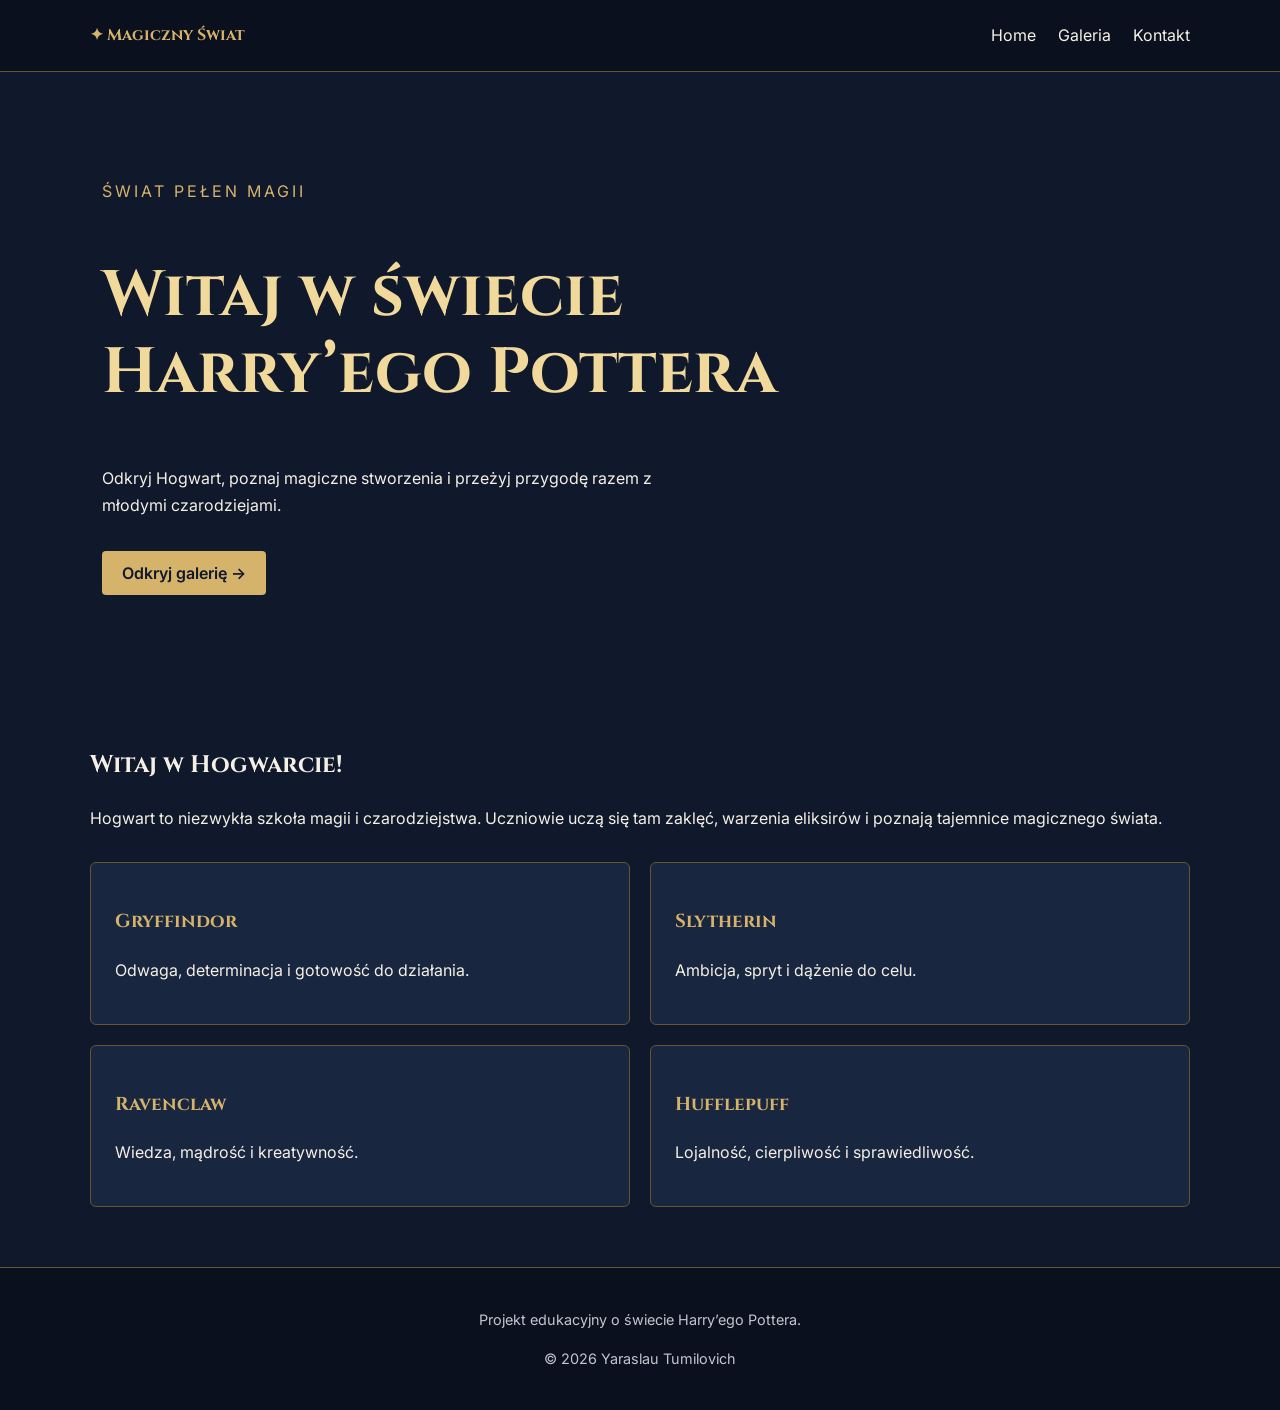
==== Project_01/index.html @ c5081dbd "Complete Project1" ====
<!doctype html>
<html lang="pl">
  <head>
    <meta charset="UTF-8" />
    <meta name="viewport" content="width=device-width, initial-scale=1.0" />
    <title>Magiczny Świat | Home</title>
    <link rel="stylesheet" href="style.css" />
    <script src="script.js" defer></script>
  </head>
  <body>
    <header>
      <a class="logo" href="index.html">✦ Magiczny Świat</a>
      <nav>
        <a href="index.html">Home</a>
        <a href="galeria.html">Galeria</a>
        <a href="kontakt.html">Kontakt</a>
      </nav>
    </header>

    <main>
      <section class="hero">
        <p class="eyebrow">Świat pełen magii</p>
        <h1>Witaj w świecie<br />Harry’ego Pottera</h1>
        <p>
          Odkryj Hogwart, poznaj magiczne stworzenia i przeżyj przygodę razem z
          młodymi czarodziejami.
        </p>
        <a class="button" href="galeria.html">Odkryj galerię →</a>
      </section>

      <section class="content">
        <h2>Witaj w Hogwarcie!</h2>
        <p>
          Hogwart to niezwykła szkoła magii i czarodziejstwa. Uczniowie uczą się
          tam zaklęć, warzenia eliksirów i poznają tajemnice magicznego świata.
        </p>

        <div class="cards">
          <article class="card">
            <h3>Gryffindor</h3>
            <p>Odwaga, determinacja i gotowość do działania.</p>
          </article>

          <article class="card">
            <h3>Slytherin</h3>
            <p>Ambicja, spryt i dążenie do celu.</p>
          </article>

          <article class="card">
            <h3>Ravenclaw</h3>
            <p>Wiedza, mądrość i kreatywność.</p>
          </article>

          <article class="card">
            <h3>Hufflepuff</h3>
            <p>Lojalność, cierpliwość i sprawiedliwość.</p>
          </article>
        </div>
      </section>
    </main>

    <footer>
      <p>Projekt edukacyjny o świecie Harry’ego Pottera.</p>
      <p>© 2026 Yaraslau Tumilovich</p>
    </footer>
  </body>
</html>
---- Project_01/style.css ----
@import url("https://fonts.googleapis.com/css2?family=Cinzel:wght@500;700&family=Inter:wght@400;500;600&display=swap");

* {
  box-sizing: border-box;
}

body {
  margin: 0;
  background: #10182b;
  color: #f5f0e5;
  font-family: "Inter", Arial, sans-serif;
  line-height: 1.7;
}

header {
  display: flex;
  justify-content: space-between;
  align-items: center;
  gap: 20px;
  padding: 22px 7%;
  background: #0a101d;
  border-bottom: 1px solid #66552f;
}

.logo {
  color: #d6b36a;
  text-decoration: none;
  font-family: "Cinzel", serif;
  font-weight: bold;
}

nav {
  display: flex;
  flex-wrap: wrap;
  gap: 22px;
}

nav a {
  color: #f5f0e5;
  text-decoration: none;
}

nav a:hover {
  color: #d6b36a;
}

.hero {
  min-height: 440px;
  padding: 90px 8%;
  background:
    linear-gradient(90deg, #10182b 15%, rgba(16, 24, 43, 0.7)),
    url("https://images.unsplash.com/photo-1518709268805-4e9042af9f23?auto=format&fit=crop&w=1600&q=80")
      center / cover;
}

.hero h1 {
  max-width: 700px;
  font:
    700 clamp(2.2rem, 5vw, 4rem) "Cinzel",
    serif;
  color: #f0d99b;
  line-height: 1.2;
}

.hero p {
  max-width: 600px;
}

.eyebrow {
  color: #d6b36a;
  text-transform: uppercase;
  letter-spacing: 3px;
}

.button {
  display: inline-block;
  margin-top: 15px;
  padding: 12px 20px;
  background: #d6b36a;
  color: #10182b;
  border: 0;
  border-radius: 4px;
  font:
    600 1rem "Inter",
    sans-serif;
  text-decoration: none;
  cursor: pointer;
}

.button:hover {
  background: #f0d99b;
}

.content {
  width: min(1100px, 88%);
  margin: 60px auto;
}

h1,
h2,
h3 {
  font-family: "Cinzel", Georgia, serif;
}

.cards {
  display: grid;
  grid-template-columns: repeat(2, minmax(0, 1fr));
  gap: 20px;
  margin-top: 30px;
}

.card {
  padding: 24px;
  background: #192640;
  border: 1px solid #66552f;
  border-radius: 6px;
}

.card h3 {
  color: #d6b36a;
}

.gallery {
  display: flex;
  flex-wrap: wrap;
  gap: 20px;
  margin-top: 30px;
}

.gallery img {
  width: calc(33.333% - 14px);
  height: 230px;
  object-fit: cover;
  border-radius: 6px;
  border: 1px solid #66552f;
}

.video-section {
  margin-top: 60px;
}

.video {
  width: 100%;
  max-width: 850px;
  aspect-ratio: 16 / 9;
}

.video iframe {
  width: 100%;
  height: 100%;
  border: 0;
}

form {
  max-width: 650px;
  padding: 28px;
  background: #192640;
  border: 1px solid #66552f;
  border-radius: 6px;
}

label {
  display: block;
  margin-top: 18px;
  margin-bottom: 7px;
  color: #f0d99b;
}

input,
select,
textarea {
  width: 100%;
  padding: 12px;
  border: 1px solid #526078;
  border-radius: 4px;
  background: #10182b;
  color: #f5f0e5;
  font: inherit;
}

textarea {
  min-height: 150px;
  resize: vertical;
}

input:focus,
select:focus,
textarea:focus {
  outline: 2px solid #d6b36a;
}

footer {
  padding: 25px 7%;
  background: #0a101d;
  color: #c1c5ce;
  text-align: center;
  border-top: 1px solid #66552f;
  font-size: 0.9rem;
}

#form-status {
  color: #f0d99b;
}

@media (max-width: 700px) {
  header {
    align-items: flex-start;
    flex-direction: column;
  }

  nav {
    gap: 14px;
  }

  .hero {
    padding: 65px 7%;
  }

  .cards {
    grid-template-columns: 1fr;
  }

  .gallery img {
    width: calc(50% - 10px);
    height: 180px;
  }

  form {
    padding: 20px;
  }
}

@media (max-width: 420px) {
  .gallery img {
    width: 100%;
    height: 220px;
  }
}
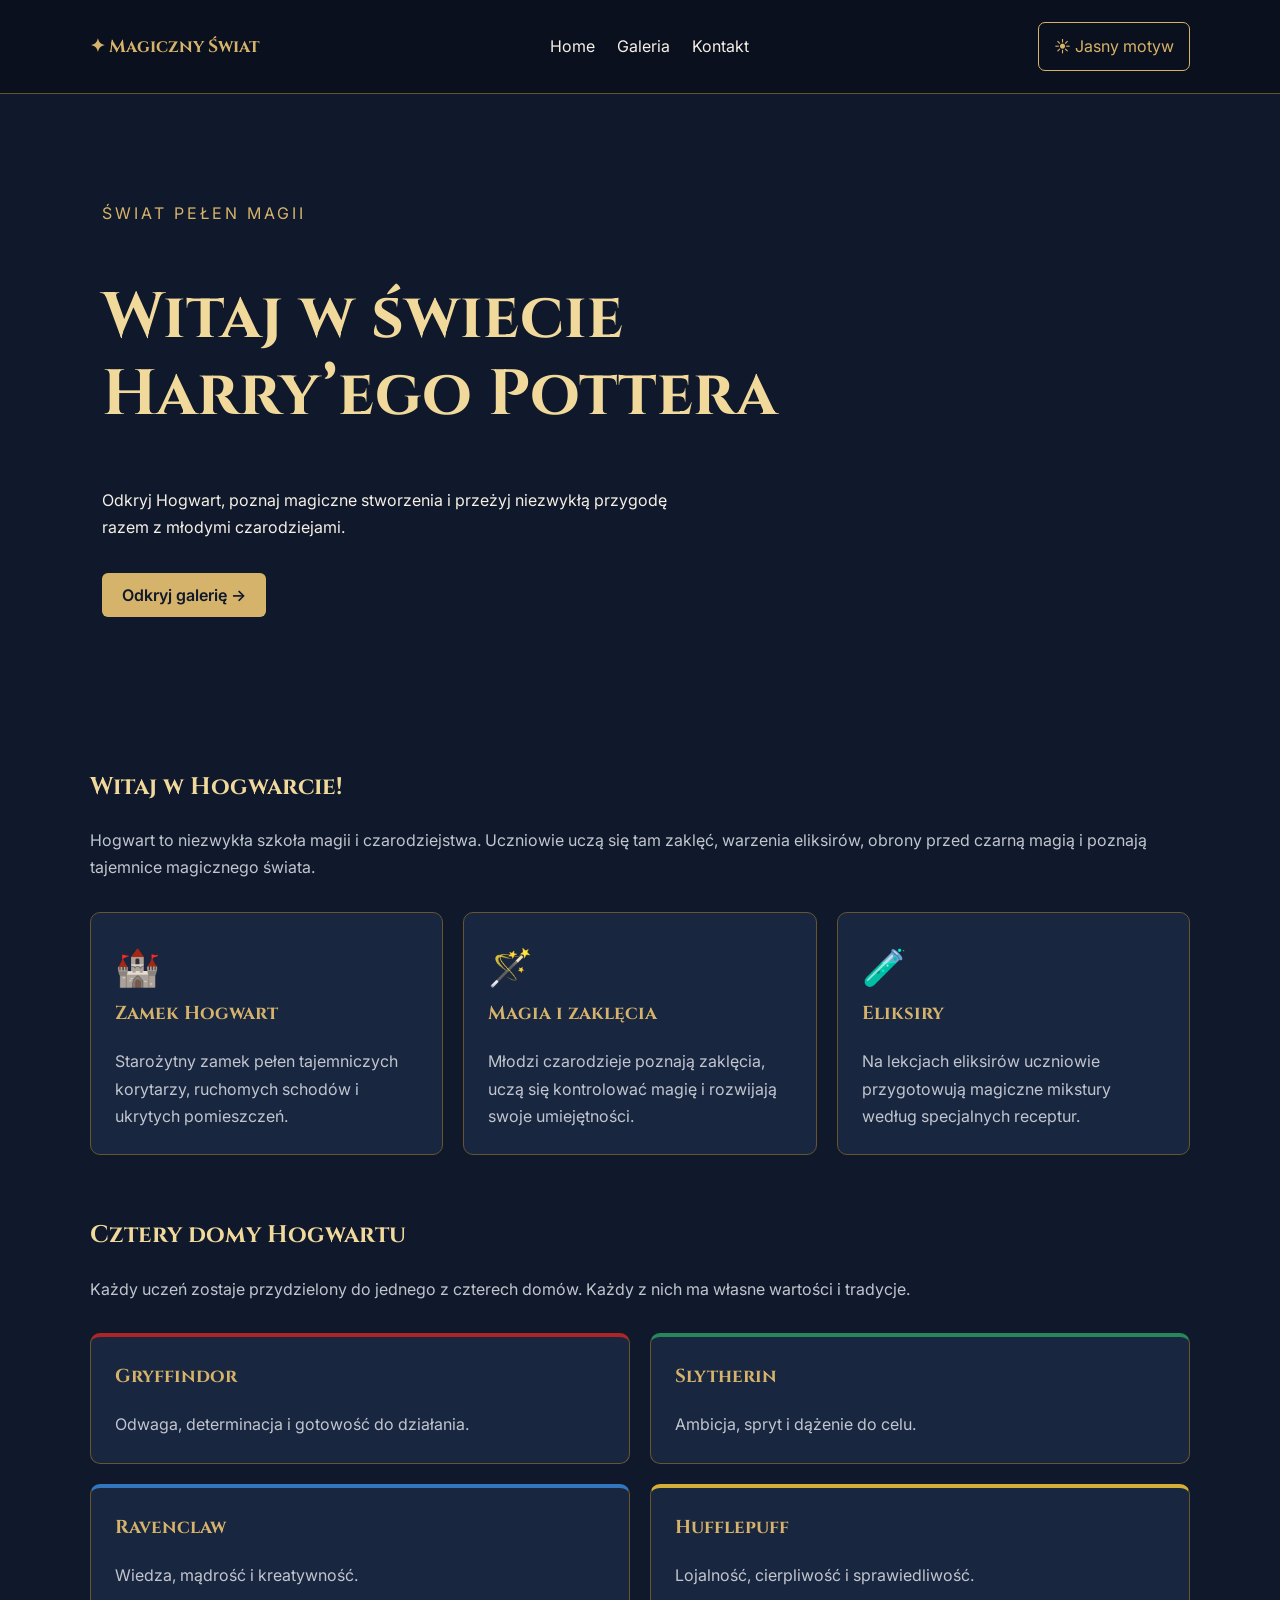
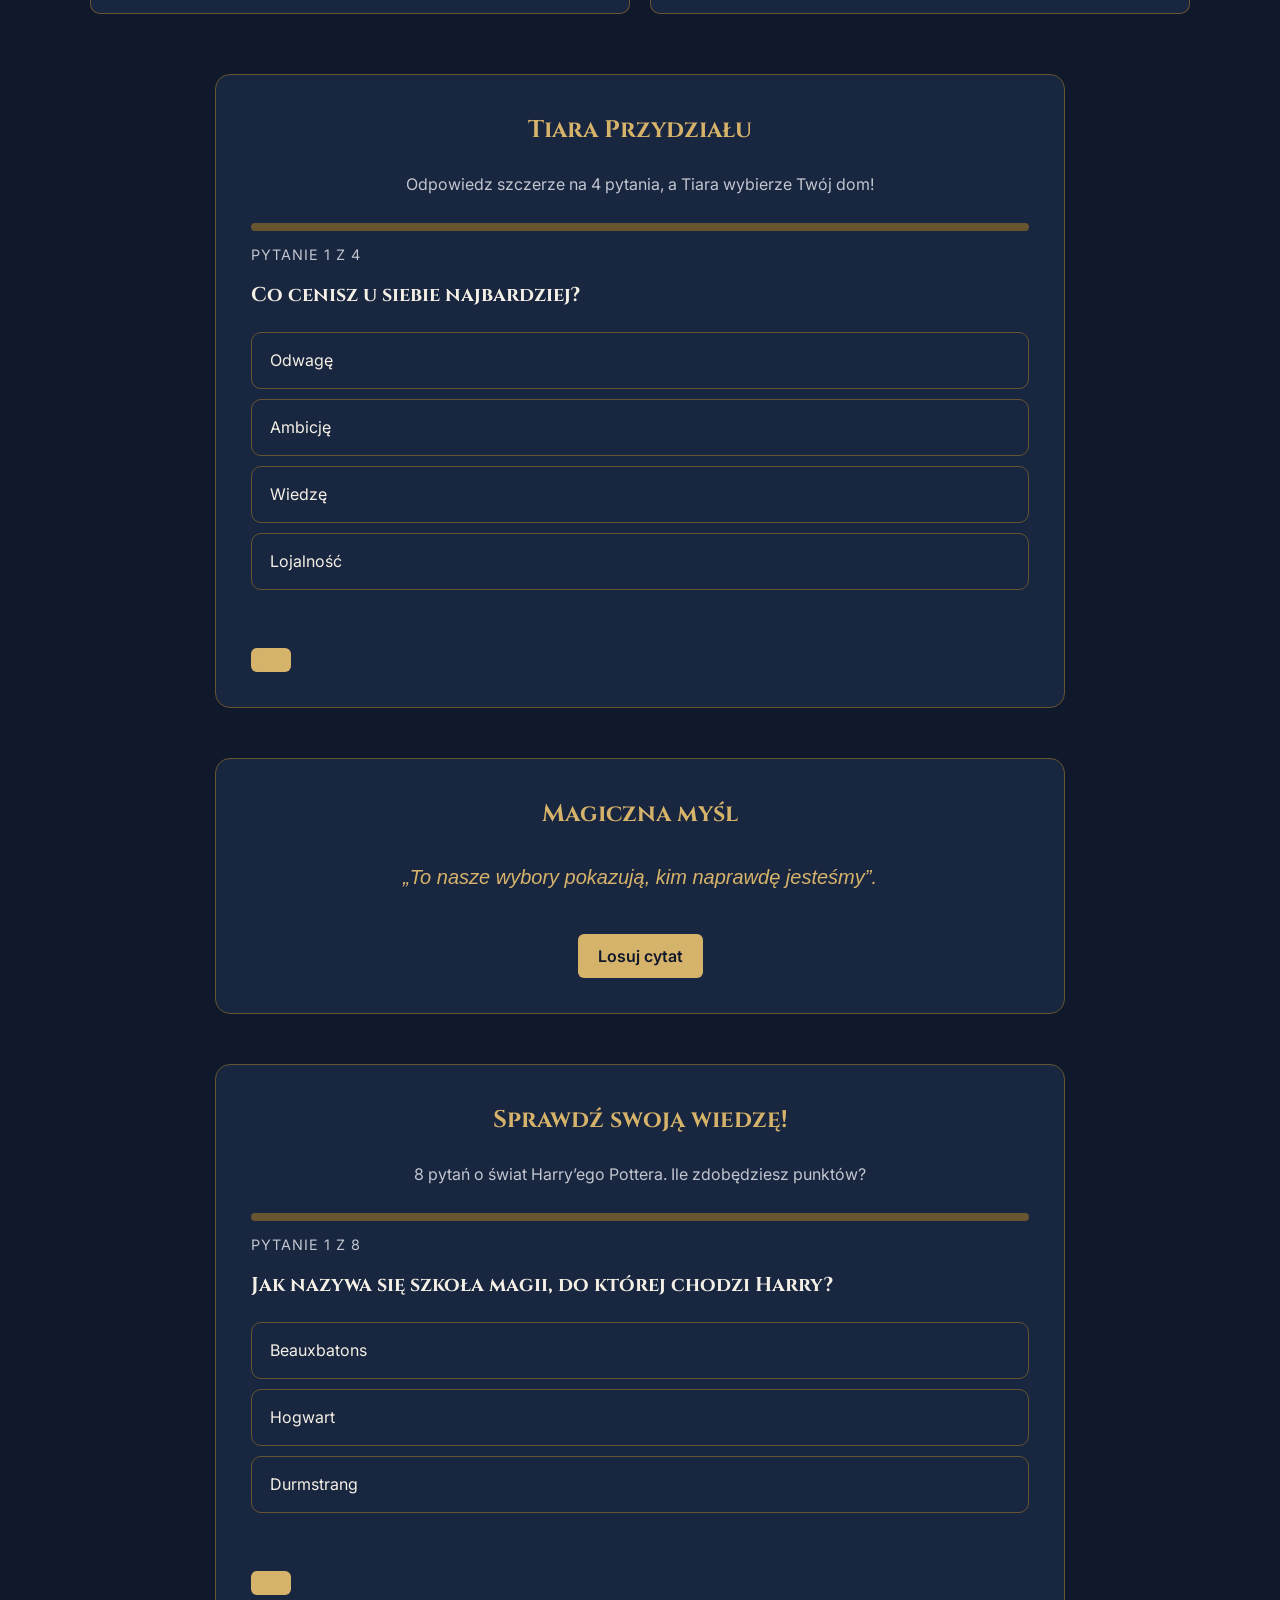
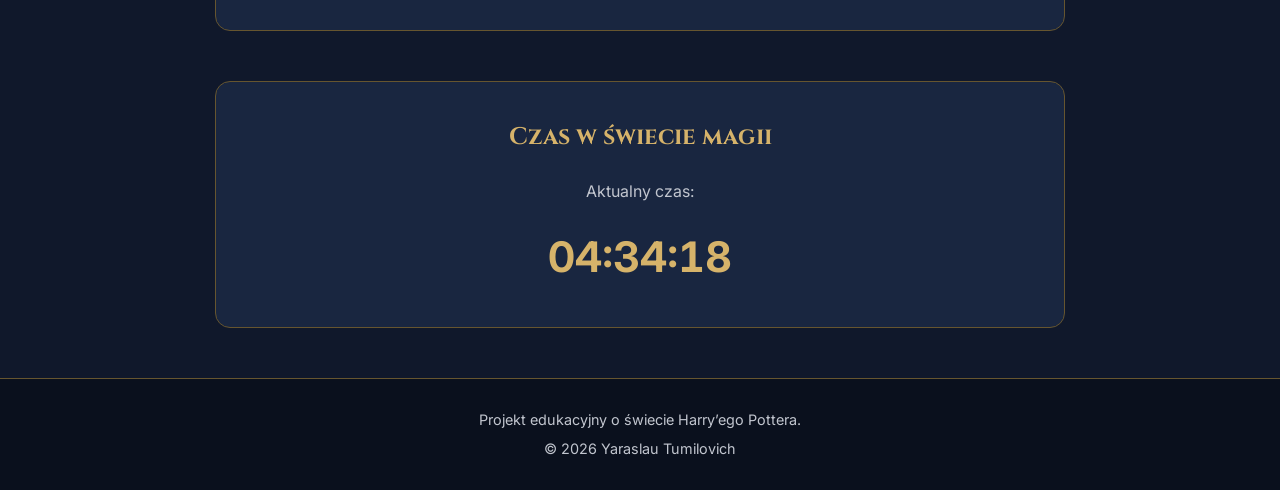
==== commit b7f38536: "Finish Project01" ====
--- a/Project_01/index.html
+++ b/Project_01/index.html
@@ -10,52 +10,136 @@
   <body>
     <header>
       <a class="logo" href="index.html">✦ Magiczny Świat</a>
+
       <nav>
         <a href="index.html">Home</a>
         <a href="galeria.html">Galeria</a>
         <a href="kontakt.html">Kontakt</a>
       </nav>
+
+      <button id="theme-toggle" class="theme-button" type="button">
+        ☀ Jasny motyw
+      </button>
     </header>
 
     <main>
+      <!-- Główna sekcja -->
       <section class="hero">
         <p class="eyebrow">Świat pełen magii</p>
         <h1>Witaj w świecie<br />Harry’ego Pottera</h1>
+
         <p>
-          Odkryj Hogwart, poznaj magiczne stworzenia i przeżyj przygodę razem z
-          młodymi czarodziejami.
+          Odkryj Hogwart, poznaj magiczne stworzenia i przeżyj niezwykłą
+          przygodę razem z młodymi czarodziejami.
         </p>
+
         <a class="button" href="galeria.html">Odkryj galerię →</a>
       </section>
 
+      <!-- Informacje o Hogwarcie -->
       <section class="content">
         <h2>Witaj w Hogwarcie!</h2>
+
         <p>
           Hogwart to niezwykła szkoła magii i czarodziejstwa. Uczniowie uczą się
-          tam zaklęć, warzenia eliksirów i poznają tajemnice magicznego świata.
+          tam zaklęć, warzenia eliksirów, obrony przed czarną magią i poznają
+          tajemnice magicznego świata.
+        </p>
+
+        <div class="info-grid">
+          <article class="info-card">
+            <span class="info-icon">🏰</span>
+            <h3>Zamek Hogwart</h3>
+            <p>
+              Starożytny zamek pełen tajemniczych korytarzy, ruchomych schodów i
+              ukrytych pomieszczeń.
+            </p>
+          </article>
+
+          <article class="info-card">
+            <span class="info-icon">🪄</span>
+            <h3>Magia i zaklęcia</h3>
+            <p>
+              Młodzi czarodzieje poznają zaklęcia, uczą się kontrolować magię i
+              rozwijają swoje umiejętności.
+            </p>
+          </article>
+
+          <article class="info-card">
+            <span class="info-icon">🧪</span>
+            <h3>Eliksiry</h3>
+            <p>
+              Na lekcjach eliksirów uczniowie przygotowują magiczne mikstury
+              według specjalnych receptur.
+            </p>
+          </article>
+        </div>
+      </section>
+
+      <!-- Fakultety -->
+      <section class="content">
+        <h2>Cztery domy Hogwartu</h2>
+
+        <p>
+          Każdy uczeń zostaje przydzielony do jednego z czterech domów. Każdy z
+          nich ma własne wartości i tradycje.
         </p>
 
         <div class="cards">
-          <article class="card">
+          <article class="card gryffindor">
             <h3>Gryffindor</h3>
             <p>Odwaga, determinacja i gotowość do działania.</p>
           </article>
 
-          <article class="card">
+          <article class="card slytherin">
             <h3>Slytherin</h3>
             <p>Ambicja, spryt i dążenie do celu.</p>
           </article>
 
-          <article class="card">
+          <article class="card ravenclaw">
             <h3>Ravenclaw</h3>
             <p>Wiedza, mądrość i kreatywność.</p>
           </article>
 
-          <article class="card">
+          <article class="card hufflepuff">
             <h3>Hufflepuff</h3>
             <p>Lojalność, cierpliwość i sprawiedliwość.</p>
           </article>
         </div>
+      </section>
+
+      <!-- Tiara Przydziału (test) -->
+      <section class="interactive-section">
+        <h2>Tiara Przydziału</h2>
+        <p>Odpowiedz szczerze na 4 pytania, a Tiara wybierze Twój dom!</p>
+        <div id="sorting-quiz" class="quiz-box"></div>
+      </section>
+
+      <!-- Cytat -->
+      <section class="interactive-section quote-section">
+        <h2>Magiczna myśl</h2>
+
+        <blockquote id="quote">
+          „To nasze wybory pokazują, kim naprawdę jesteśmy”.
+        </blockquote>
+
+        <button id="quote-button" class="button" type="button">
+          Losuj cytat
+        </button>
+      </section>
+
+      <!-- Quiz -->
+      <section class="interactive-section">
+        <h2>Sprawdź swoją wiedzę!</h2>
+        <p>8 pytań o świat Harry’ego Pottera. Ile zdobędziesz punktów?</p>
+        <div id="quiz" class="quiz-box"></div>
+      </section>
+
+      <!-- Zegar -->
+      <section class="interactive-section">
+        <h2>Czas w świecie magii</h2>
+        <p>Aktualny czas:</p>
+        <div id="clock" class="clock">--:--:--</div>
       </section>
     </main>
 
--- a/Project_01/style.css
+++ b/Project_01/style.css
@@ -1,58 +1,120 @@
 @import url("https://fonts.googleapis.com/css2?family=Cinzel:wght@500;700&family=Inter:wght@400;500;600&display=swap");
+
+/* ---------- MOTYWY (zmienne) ---------- */
+:root {
+  --bg: #10182b;
+  --header: #0a101d;
+  --card: #192640;
+  --text: #f5f0e5;
+  --muted: #c1c5ce;
+  --border: #66552f;
+  --accent: #d6b36a;
+  --heading: #f0d99b;
+  --btn-text: #10182b;
+  --input: #10182b;
+}
+body.light-theme {
+  --bg: #f4f0e6;
+  --header: #e5dcc8;
+  --card: #fffaf0;
+  --text: #252525;
+  --muted: #555;
+  --border: #cdb98a;
+  --accent: #99711b;
+  --heading: #5e4510;
+  --btn-text: #fff;
+  --input: #fff;
+}
 
 * {
   box-sizing: border-box;
 }
-
 body {
   margin: 0;
-  background: #10182b;
-  color: #f5f0e5;
+  background: var(--bg);
+  color: var(--text);
   font-family: "Inter", Arial, sans-serif;
   line-height: 1.7;
-}
-
+  transition:
+    background 0.3s,
+    color 0.3s;
+}
+h1,
+h2,
+h3 {
+  font-family: "Cinzel", Georgia, serif;
+  color: var(--heading);
+}
+
+/* ---------- NAGŁÓWEK / STOPKA ---------- */
 header {
   display: flex;
   justify-content: space-between;
   align-items: center;
-  gap: 20px;
+  flex-wrap: wrap;
+  gap: 15px;
   padding: 22px 7%;
-  background: #0a101d;
-  border-bottom: 1px solid #66552f;
-}
-
+  background: var(--header);
+  border-bottom: 1px solid var(--border);
+}
 .logo {
-  color: #d6b36a;
+  color: var(--accent);
   text-decoration: none;
-  font-family: "Cinzel", serif;
-  font-weight: bold;
-}
-
+  font:
+    700 1.1rem "Cinzel",
+    serif;
+}
 nav {
   display: flex;
   flex-wrap: wrap;
   gap: 22px;
 }
-
 nav a {
-  color: #f5f0e5;
+  color: var(--text);
   text-decoration: none;
 }
-
 nav a:hover {
-  color: #d6b36a;
-}
-
+  color: var(--accent);
+}
+footer {
+  padding: 25px 7%;
+  background: var(--header);
+  color: var(--muted);
+  text-align: center;
+  border-top: 1px solid var(--border);
+  font-size: 0.9rem;
+}
+footer p {
+  margin: 4px 0;
+}
+
+.theme-button {
+  padding: 10px 15px;
+  border: 1px solid var(--accent);
+  border-radius: 7px;
+  background: transparent;
+  color: var(--accent);
+  cursor: pointer;
+  font: inherit;
+  transition:
+    background 0.3s,
+    color 0.3s;
+}
+.theme-button:hover {
+  background: var(--accent);
+  color: var(--btn-text);
+}
+
+/* ---------- HERO ---------- */
 .hero {
   min-height: 440px;
   padding: 90px 8%;
+  color: #f5f0e5;
   background:
     linear-gradient(90deg, #10182b 15%, rgba(16, 24, 43, 0.7)),
-    url("https://images.unsplash.com/photo-1518709268805-4e9042af9f23?auto=format&fit=crop&w=1600&q=80")
+    url("https://www.emp-shop.pl/dw/image/v2/BBQV_PRD/on/demandware.static/-/Sites-master-emp/default/dw473cbed2/images/3/8/4/6/384617a.jpg?sw=1000&sh=800&sm=fit&sfrm=png")
       center / cover;
 }
-
 .hero h1 {
   max-width: 700px;
   font:
@@ -61,178 +123,470 @@
   color: #f0d99b;
   line-height: 1.2;
 }
-
 .hero p {
   max-width: 600px;
-}
-
+  color: #f5f0e5;
+}
 .eyebrow {
-  color: #d6b36a;
+  color: #d6b36a !important;
   text-transform: uppercase;
   letter-spacing: 3px;
 }
 
+/* ---------- PRZYCISKI ---------- */
 .button {
   display: inline-block;
   margin-top: 15px;
   padding: 12px 20px;
-  background: #d6b36a;
-  color: #10182b;
+  background: var(--accent);
+  color: var(--btn-text);
   border: 0;
-  border-radius: 4px;
+  border-radius: 6px;
   font:
     600 1rem "Inter",
     sans-serif;
   text-decoration: none;
   cursor: pointer;
-}
-
+  transition:
+    transform 0.15s,
+    filter 0.2s;
+}
 .button:hover {
-  background: #f0d99b;
-}
-
+  filter: brightness(1.15);
+  transform: translateY(-2px);
+}
+
+/* ---------- TREŚĆ ---------- */
 .content {
   width: min(1100px, 88%);
   margin: 60px auto;
 }
-
-h1,
-h2,
-h3 {
-  font-family: "Cinzel", Georgia, serif;
-}
-
-.cards {
+.content p {
+  color: var(--muted);
+}
+.cards,
+.info-grid {
   display: grid;
-  grid-template-columns: repeat(2, minmax(0, 1fr));
   gap: 20px;
   margin-top: 30px;
 }
-
-.card {
+.cards {
+  grid-template-columns: repeat(2, minmax(0, 1fr));
+}
+.info-grid {
+  grid-template-columns: repeat(3, minmax(0, 1fr));
+}
+.card,
+.info-card {
   padding: 24px;
-  background: #192640;
-  border: 1px solid #66552f;
-  border-radius: 6px;
-}
-
-.card h3 {
-  color: #d6b36a;
-}
-
-.gallery {
+  background: var(--card);
+  border: 1px solid var(--border);
+  border-radius: 10px;
+  transition:
+    transform 0.3s,
+    box-shadow 0.3s;
+}
+.card:hover,
+.info-card:hover {
+  transform: translateY(-6px);
+  box-shadow: 0 10px 25px rgba(0, 0, 0, 0.25);
+}
+.card h3,
+.info-card h3 {
+  color: var(--accent);
+  margin-top: 0;
+}
+.card p,
+.info-card p {
+  color: var(--muted);
+  margin-bottom: 0;
+}
+.info-icon {
+  font-size: 36px;
+}
+.gryffindor {
+  border-top: 4px solid #ae2525;
+}
+.slytherin {
+  border-top: 4px solid #27865a;
+}
+.ravenclaw {
+  border-top: 4px solid #3476bd;
+}
+.hufflepuff {
+  border-top: 4px solid #d4af37;
+}
+
+/* ---------- GALERIA / WIDEO ---------- */
+
+/* ---------- GALERIA ---------- */
+.filters {
   display: flex;
   flex-wrap: wrap;
+  gap: 10px;
+  margin: 25px 0 5px;
+}
+.filter-btn {
+  padding: 8px 18px;
+  font: inherit;
+  color: var(--accent);
+  background: transparent;
+  border: 1px solid var(--accent);
+  border-radius: 99px;
+  cursor: pointer;
+  transition:
+    background 0.2s,
+    color 0.2s;
+}
+.filter-btn:hover,
+.filter-btn.active {
+  background: var(--accent);
+  color: var(--btn-text);
+}
+.gallery {
+  display: grid;
+  grid-template-columns: repeat(auto-fill, minmax(270px, 1fr));
   gap: 20px;
-  margin-top: 30px;
-}
-
-.gallery img {
-  width: calc(33.333% - 14px);
+  margin-top: 25px;
+}
+.g-item {
+  margin: 0;
+  background: var(--card);
+  border: 1px solid var(--border);
+  border-radius: 10px;
+  overflow: hidden;
+  transition:
+    transform 0.3s,
+    box-shadow 0.3s;
+}
+.g-item[hidden] {
+  display: none;
+}
+.g-item:hover {
+  transform: translateY(-5px);
+  box-shadow: 0 10px 25px rgba(0, 0, 0, 0.25);
+}
+.g-item img {
+  display: block;
+  width: 100%;
   height: 230px;
   object-fit: cover;
-  border-radius: 6px;
-  border: 1px solid #66552f;
-}
-
+  cursor: zoom-in;
+  transition: transform 0.4s;
+}
+.g-item:hover img {
+  transform: scale(1.05);
+}
+.g-item {
+  overflow: hidden;
+}
+.g-item figcaption {
+  position: relative;
+  z-index: 1;
+  display: flex;
+  justify-content: space-between;
+  align-items: center;
+  gap: 10px;
+  padding: 12px 16px;
+  background: var(--card);
+}
+.g-title {
+  font-family: "Cinzel", serif;
+  color: var(--heading);
+}
+.like-btn {
+  padding: 5px 12px;
+  font: inherit;
+  color: var(--muted);
+  background: transparent;
+  border: 1px solid var(--border);
+  border-radius: 99px;
+  cursor: pointer;
+  transition:
+    transform 0.15s,
+    color 0.2s;
+}
+.like-btn:hover {
+  transform: scale(1.1);
+}
+.like-btn.liked {
+  color: #e0475b;
+  border-color: #e0475b;
+}
+
+/* ---------- LIGHTBOX ---------- */
+.lightbox {
+  position: fixed;
+  inset: 0;
+  z-index: 100;
+  display: flex;
+  flex-direction: column;
+  align-items: center;
+  justify-content: center;
+  gap: 12px;
+  padding: 20px;
+  background: rgba(5, 8, 15, 0.92);
+}
+.lightbox[hidden] {
+  display: none;
+}
+.lightbox img {
+  max-width: min(1100px, 92vw);
+  max-height: 72vh;
+  border-radius: 8px;
+  box-shadow: 0 10px 40px rgba(0, 0, 0, 0.6);
+}
+.lb-info {
+  text-align: center;
+  color: #f5f0e5;
+  max-width: 600px;
+}
+.lb-info strong {
+  display: block;
+  font:
+    700 1.2rem "Cinzel",
+    serif;
+  color: #f0d99b;
+}
+.lb-info small {
+  color: #c1c5ce;
+}
+.lb-btn {
+  position: absolute;
+  width: 48px;
+  height: 48px;
+  font-size: 1.6rem;
+  line-height: 1;
+  color: #f0d99b;
+  background: rgba(255, 255, 255, 0.08);
+  border: 1px solid #d6b36a;
+  border-radius: 50%;
+  cursor: pointer;
+}
+.lb-btn:hover {
+  background: #d6b36a;
+  color: #10182b;
+}
+.lb-close {
+  top: 18px;
+  right: 18px;
+}
+.lb-prev {
+  left: 18px;
+  top: 50%;
+}
+.lb-next {
+  right: 18px;
+  top: 50%;
+}
+@media (max-width: 600px) {
+  .gallery {
+    grid-template-columns: 1fr;
+  }
+  .lb-prev,
+  .lb-next {
+    top: auto;
+    bottom: 20px;
+  }
+}
 .video-section {
   margin-top: 60px;
 }
-
 .video {
   width: 100%;
   max-width: 850px;
   aspect-ratio: 16 / 9;
 }
-
 .video iframe {
   width: 100%;
   height: 100%;
   border: 0;
 }
 
+/* ---------- FORMULARZ ---------- */
 form {
   max-width: 650px;
   padding: 28px;
-  background: #192640;
-  border: 1px solid #66552f;
-  border-radius: 6px;
-}
-
-label {
+  background: var(--card);
+  border: 1px solid var(--border);
+  border-radius: 10px;
+}
+form label {
   display: block;
-  margin-top: 18px;
-  margin-bottom: 7px;
-  color: #f0d99b;
-}
-
+  margin: 18px 0 7px;
+  color: var(--heading);
+}
 input,
 select,
 textarea {
   width: 100%;
   padding: 12px;
-  border: 1px solid #526078;
-  border-radius: 4px;
-  background: #10182b;
-  color: #f5f0e5;
+  border: 1px solid var(--border);
+  border-radius: 6px;
+  background: var(--input);
+  color: var(--text);
   font: inherit;
 }
-
 textarea {
   min-height: 150px;
   resize: vertical;
 }
-
 input:focus,
 select:focus,
 textarea:focus {
-  outline: 2px solid #d6b36a;
-}
-
-footer {
-  padding: 25px 7%;
-  background: #0a101d;
-  color: #c1c5ce;
+  outline: 2px solid var(--accent);
+}
+input.button {
+  width: auto;
+  margin-top: 20px;
+}
+#form-status {
+  color: var(--accent);
+}
+
+/* ---------- SEKCJE INTERAKTYWNE ---------- */
+.interactive-section {
+  width: min(850px, calc(100% - 30px));
+  margin: 50px auto;
+  padding: 35px;
   text-align: center;
-  border-top: 1px solid #66552f;
+  background: var(--card);
+  border: 1px solid var(--border);
+  border-radius: 15px;
+}
+.interactive-section h2 {
+  color: var(--accent);
+  margin-top: 0;
+}
+.interactive-section p {
+  color: var(--muted);
+}
+.result-box {
+  min-height: 30px;
+  margin-top: 20px;
+  padding: 15px;
+  color: var(--accent);
+  font-weight: bold;
+}
+.quote-section blockquote {
+  margin: 25px 0;
+  font-size: 20px;
+  font-style: italic;
+  color: var(--accent);
+}
+.clock {
+  font-size: 42px;
+  font-weight: bold;
+  color: var(--accent);
+  font-variant-numeric: tabular-nums;
+}
+
+/* ---------- QUIZ ---------- */
+.quiz-box {
+  text-align: left;
+  margin-top: 25px;
+}
+.progress {
+  height: 8px;
+  background: var(--border);
+  border-radius: 99px;
+  overflow: hidden;
+}
+.progress span {
+  display: block;
+  height: 100%;
+  background: var(--accent);
+  transition: width 0.4s;
+}
+.counter {
+  margin: 12px 0 0;
   font-size: 0.9rem;
-}
-
-#form-status {
-  color: #f0d99b;
-}
-
-@media (max-width: 700px) {
-  header {
-    align-items: flex-start;
-    flex-direction: column;
-  }
-
-  nav {
-    gap: 14px;
-  }
-
+  letter-spacing: 1px;
+  text-transform: uppercase;
+}
+.quiz-box h3 {
+  margin: 10px 0 20px;
+  font-size: 1.25rem;
+  color: var(--text);
+}
+.options {
+  display: grid;
+  gap: 10px;
+}
+.option {
+  padding: 14px 18px;
+  text-align: left;
+  font: inherit;
+  color: var(--text);
+  background: transparent;
+  border: 1px solid var(--border);
+  border-radius: 10px;
+  cursor: pointer;
+  transition:
+    background 0.2s,
+    border-color 0.2s,
+    transform 0.15s;
+}
+.option:hover:not(:disabled) {
+  border-color: var(--accent);
+  background: rgba(214, 179, 106, 0.14);
+  transform: translateX(4px);
+}
+.option:disabled {
+  cursor: default;
+  color: var(--text);
+  opacity: 1;
+}
+.option.correct {
+  background: rgba(39, 134, 90, 0.35);
+  border-color: #27865a;
+}
+.option.wrong {
+  background: rgba(174, 37, 37, 0.35);
+  border-color: #ae2525;
+}
+.option.chosen {
+  background: rgba(214, 179, 106, 0.25);
+  border-color: var(--accent);
+}
+.feedback {
+  min-height: 28px;
+  margin-top: 15px;
+  color: var(--muted);
+}
+.quiz-end {
+  text-align: center;
+  padding: 10px 0;
+}
+.quiz-end .big {
+  font:
+    700 2.4rem "Cinzel",
+    serif;
+  color: var(--accent);
+  margin: 5px 0;
+}
+.quiz-end p {
+  color: var(--muted);
+}
+
+/* ---------- RESPONSYWNOŚĆ ---------- */
+@media (max-width: 768px) {
+  .info-grid {
+    grid-template-columns: 1fr;
+  }
+  .interactive-section {
+    padding: 22px 16px;
+  }
+  .clock {
+    font-size: 32px;
+  }
   .hero {
     padding: 65px 7%;
   }
-
   .cards {
     grid-template-columns: 1fr;
   }
-
-  .gallery img {
-    width: calc(50% - 10px);
-    height: 180px;
-  }
-
   form {
     padding: 20px;
   }
 }
-
-@media (max-width: 420px) {
-  .gallery img {
-    width: 100%;
-    height: 220px;
-  }
-}
